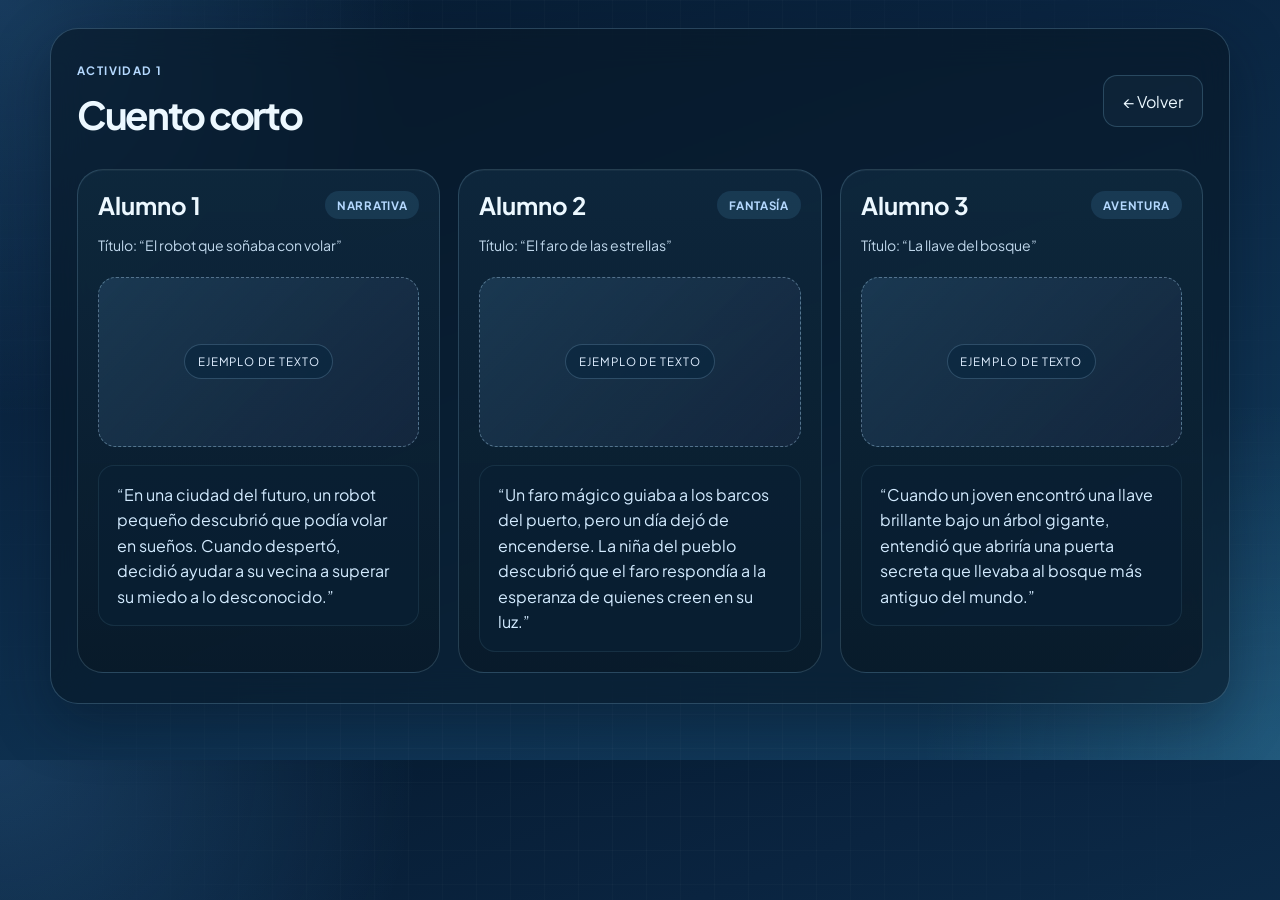
==== activities/cuento.html @ 6a605755 "add web site" ====
<!DOCTYPE html>
<html lang="es">
  <head>
    <meta charset="UTF-8" />
    <meta name="viewport" content="width=device-width, initial-scale=1.0" />
    <title>Cuento corto | Taller de IA</title>
    <link rel="preconnect" href="https://fonts.googleapis.com" />
    <link rel="preconnect" href="https://fonts.gstatic.com" crossorigin />
    <link
      href="https://fonts.googleapis.com/css2?family=Plus+Jakarta+Sans:wght@400;500;600;700;800&display=swap"
      rel="stylesheet"
    />
    <link rel="stylesheet" href="../styles.css" />
  </head>
  <body>
    <div class="page-shell">
      <header class="page-header">
        <div>
          <p class="eyebrow">Actividad 1</p>
          <h1>Cuento corto</h1>
        </div>
        <a class="back-link" href="../index.html">← Volver</a>
      </header>

      <main class="showcase">
        <div class="student-grid">
          <article class="student-card">
            <div class="student-header">
              <h3>Alumno 1</h3>
              <span class="student-badge">Narrativa</span>
            </div>
            <p class="meta-text">Título: “El robot que soñaba con volar”</p>
            <div class="story-box" data-label="Ejemplo de texto"></div>
            <div class="prompt-box">
              “En una ciudad del futuro, un robot pequeño descubrió que podía volar en
              sueños. Cuando despertó, decidió ayudar a su vecina a superar su miedo a
              lo desconocido.”
            </div>
          </article>

          <article class="student-card">
            <div class="student-header">
              <h3>Alumno 2</h3>
              <span class="student-badge">Fantasía</span>
            </div>
            <p class="meta-text">Título: “El faro de las estrellas”</p>
            <div class="story-box" data-label="Ejemplo de texto"></div>
            <div class="prompt-box">
              “Un faro mágico guiaba a los barcos del puerto, pero un día dejó de
              encenderse. La niña del pueblo descubrió que el faro respondía a la
              esperanza de quienes creen en su luz.”
            </div>
          </article>

          <article class="student-card">
            <div class="student-header">
              <h3>Alumno 3</h3>
              <span class="student-badge">Aventura</span>
            </div>
            <p class="meta-text">Título: “La llave del bosque”</p>
            <div class="story-box" data-label="Ejemplo de texto"></div>
            <div class="prompt-box">
              “Cuando un joven encontró una llave brillante bajo un árbol gigante,
              entendió que abriría una puerta secreta que llevaba al bosque más antiguo
              del mundo.”
            </div>
          </article>
        </div>
      </main>
    </div>

    <script src="../script.js"></script>
  </body>
</html>
---- styles.css ----
:root {
  --bg-deep: #061a2f;
  --bg-mid: #0d2d4a;
  --bg-soft: #123a5a;
  --panel: rgba(12, 32, 52, 0.7);
  --panel-strong: rgba(13, 39, 57, 0.9);
  --card: rgba(22, 46, 71, 0.9);
  --card-strong: #153f66;
  --line: rgba(160, 219, 255, 0.22);
  --blue-100: #dfeeff;
  --blue-200: #b5d9ff;
  --blue-300: #7dc0ff;
  --blue-400: #48a2ff;
  --blue-500: #1f7df2;
  --blue-600: #1259bb;
  --cyan-300: #67d9ff;
  --white: #ecf8ff;
  --text-soft: #d3ebff;
  --shadow: 0 20px 55px rgba(6, 16, 29, 0.38);
}

* {
  box-sizing: border-box;
}

html {
  scroll-behavior: smooth;
}

body {
  margin: 0;
  font-family: "Plus Jakarta Sans", sans-serif;
  background:
    radial-gradient(circle at top left, rgba(84, 175, 255, 0.22), transparent 28%),
    radial-gradient(circle at right bottom, rgba(103, 217, 255, 0.18), transparent 24%),
    linear-gradient(160deg, #061a2f 0%, #0a2440 32%, #123d5f 100%);
  color: var(--white);
}

body::before {
  content: "";
  position: fixed;
  inset: 0;
  background-image: linear-gradient(rgba(255, 255, 255, 0.025) 1px, transparent 1px),
    linear-gradient(90deg, rgba(255, 255, 255, 0.025) 1px, transparent 1px);
  background-size: 34px 34px;
  mask-image: radial-gradient(circle at center, black 50%, transparent 100%);
  pointer-events: none;
}

img {
  max-width: 100%;
  display: block;
}

.page-shell {
  position: relative;
  width: min(1180px, calc(100% - 32px));
  margin: 28px auto 56px;
  padding: 18px 18px 0;
  border: 1px solid var(--line);
  border-radius: 28px;
  background: rgba(7, 23, 38, 0.62);
  backdrop-filter: blur(18px);
  box-shadow: var(--shadow);
}

.topbar {
  display: flex;
  align-items: center;
  justify-content: space-between;
  padding: 10px 8px 18px;
}

.brand-wrap {
  display: flex;
  align-items: center;
  gap: 18px;
}

.logo-placeholder {
  width: min(320px, 100%);
  height: 84px;
  display: grid;
  place-items: center;
  border: 1.5px dashed rgba(187, 230, 255, 0.5);
  border-radius: 18px;
  background: linear-gradient(135deg, rgba(255, 255, 255, 0.06), rgba(123, 191, 255, 0.08));
  color: rgba(236, 248, 255, 0.8);
  font-weight: 700;
  letter-spacing: 0.04em;
  text-transform: uppercase;
  font-size: 0.72rem;
}

.content {
  padding: 18px 8px 30px;
}

.hero {
  display: grid;
  grid-template-columns: 1.5fr 0.9fr;
  gap: 26px;
  align-items: center;
  padding: 32px 8px 18px;
}

.eyebrow {
  margin: 0 0 12px;
  color: var(--blue-200);
  text-transform: uppercase;
  letter-spacing: 0.12em;
  font-size: 0.72rem;
  font-weight: 700;
}

.hero-copy h1,
.section-heading h2,
.page-header h1 {
  margin: 0;
  letter-spacing: -0.06em;
}

.hero-copy h1 {
  font-size: clamp(2.5rem, 4vw, 5rem);
  line-height: 0.95;
}

.lead {
  max-width: 620px;
  margin-top: 18px;
  font-size: 1.06rem;
  line-height: 1.7;
  color: var(--text-soft);
}

.hero-panel {
  display: grid;
  grid-template-columns: repeat(2, minmax(130px, 1fr));
  gap: 18px;
}

.mini-card {
  padding: 28px 20px;
  border-radius: 22px;
  border: 1px solid rgba(165, 208, 255, 0.2);
  background: linear-gradient(180deg, rgba(18, 52, 81, 0.9), rgba(10, 28, 46, 0.82));
  box-shadow: inset 0 1px 0 rgba(255, 255, 255, 0.06);
}

.mini-card.accent {
  background: linear-gradient(180deg, rgba(25, 83, 155, 0.95), rgba(11, 42, 69, 0.88));
}

.mini-label {
  display: block;
  font-size: 0.7rem;
  letter-spacing: 0.12em;
  text-transform: uppercase;
  color: rgba(219, 240, 255, 0.8);
  margin-bottom: 12px;
}

.mini-card strong {
  font-size: clamp(1.1rem, 2vw, 1.5rem);
}

.activity-section,
.showcase-section {
  margin-top: 26px;
  padding: 18px 10px 0;
}

.section-heading {
  margin-bottom: 18px;
}

.section-heading h2 {
  font-size: clamp(1.8rem, 2.4vw, 2.7rem);
}

.activity-grid,
.example-grid {
  display: grid;
  gap: 18px;
}

.activity-grid {
  grid-template-columns: repeat(3, minmax(0, 1fr));
}

.activity-card {
  position: relative;
  display: flex;
  flex-direction: column;
  gap: 18px;
  padding: 26px 22px 24px;
  text-decoration: none;
  color: var(--white);
  border-radius: 24px;
  border: 1px solid rgba(157, 215, 255, 0.16);
  background: linear-gradient(180deg, rgba(17, 44, 71, 0.9), rgba(10, 28, 45, 0.85));
  box-shadow: inset 0 1px 0 rgba(255, 255, 255, 0.05), 0 14px 30px rgba(2, 9, 19, 0.18);
  transition: transform 0.25s ease, box-shadow 0.25s ease, border-color 0.25s ease;
}

.activity-card:hover {
  transform: translateY(-6px);
  border-color: rgba(111, 199, 255, 0.55);
  box-shadow: 0 18px 40px rgba(17, 89, 156, 0.28);
}

.card-icon {
  width: 58px;
  height: 58px;
  display: grid;
  place-items: center;
  border-radius: 18px;
  background: linear-gradient(135deg, rgba(122, 196, 255, 0.34), rgba(158, 228, 255, 0.08));
  font-size: 1.9rem;
}

.card-text {
  display: flex;
  flex-direction: column;
  gap: 8px;
}

.tag {
  color: var(--blue-200);
  font-size: 0.72rem;
  letter-spacing: 0.09em;
  text-transform: uppercase;
  font-weight: 700;
}

.card-text h3,
.example-tile h3,
.student-card h3 {
  margin: 0;
  font-size: 1.5rem;
}

.card-text p,
.example-tile p,
.student-card p,
.site-footer p,
.meta-text {
  margin: 0;
  color: var(--text-soft);
  line-height: 1.6;
}

.example-grid {
  grid-template-columns: repeat(3, minmax(0, 1fr));
}

.example-tile {
  padding: 18px 18px 22px;
  border-radius: 24px;
  background: rgba(14, 38, 60, 0.8);
  border: 1px solid rgba(157, 215, 255, 0.12);
}

.tile-visual {
  height: 180px;
  border-radius: 18px;
  display: grid;
  place-items: center;
  font-size: 3rem;
  margin-bottom: 16px;
  border: 1px solid rgba(255, 255, 255, 0.08);
}

.gradient-one {
  background: linear-gradient(135deg, rgba(121, 205, 255, 0.45), rgba(26, 92, 170, 0.7));
}

.gradient-two {
  background: linear-gradient(135deg, rgba(142, 160, 255, 0.44), rgba(48, 108, 189, 0.72));
}

.gradient-three {
  background: linear-gradient(135deg, rgba(94, 214, 255, 0.34), rgba(21, 123, 167, 0.7));
}

.site-footer {
  display: flex;
  justify-content: center;
  align-items: center;
  padding: 24px 8px 40px;
}

.page-header {
  display: flex;
  align-items: center;
  justify-content: space-between;
  gap: 18px;
  padding: 16px 8px 30px;
}

.page-header h1 {
  font-size: clamp(2.1rem, 3vw, 3.4rem);
}

.back-link {
  display: inline-flex;
  align-items: center;
  justify-content: center;
  padding: 0.9rem 1.2rem;
  text-decoration: none;
  color: var(--white);
  border-radius: 14px;
  border: 1px solid rgba(156, 224, 255, 0.2);
  background: rgba(16, 39, 61, 0.7);
}

.showcase {
  display: grid;
  gap: 22px;
  padding: 0 8px 30px;
}

.student-grid {
  display: grid;
  grid-template-columns: repeat(3, minmax(0, 1fr));
  gap: 18px;
}

.student-card {
  padding: 20px;
  border-radius: 26px;
  background: linear-gradient(180deg, rgba(15, 41, 62, 0.88), rgba(9, 27, 42, 0.9));
  border: 1px solid rgba(167, 220, 255, 0.18);
  box-shadow: inset 0 1px 0 rgba(255, 255, 255, 0.04);
}

.student-header {
  display: flex;
  justify-content: space-between;
  align-items: center;
  gap: 12px;
  margin-bottom: 14px;
}

.student-badge {
  display: inline-flex;
  align-items: center;
  padding: 0.42rem 0.75rem;
  border-radius: 999px;
  background: rgba(111, 197, 255, 0.12);
  color: var(--blue-200);
  font-size: 0.72rem;
  font-weight: 700;
  letter-spacing: 0.06em;
  text-transform: uppercase;
}

.meta-text {
  font-size: 0.88rem;
  opacity: 0.9;
}

.placeholder-box,
.story-box,
.image-frame,
.before-after {
  position: relative;
  overflow: hidden;
  min-height: 180px;
  border-radius: 18px;
  border: 1.5px dashed rgba(183, 227, 255, 0.38);
  background: linear-gradient(135deg, rgba(142, 200, 255, 0.09), rgba(13, 35, 53, 0.7));
  display: grid;
  place-items: center;
  padding: 18px;
  margin-top: 20px;
  text-align: center;
}

.placeholder-box::before,
.story-box::before,
.image-frame::before,
.before-after::before {
  content: attr(data-label);
  display: inline-block;
  padding: 0.55rem 0.8rem;
  border-radius: 999px;
  background: rgba(11, 39, 64, 0.72);
  border: 1px solid rgba(174, 224, 255, 0.2);
  color: var(--blue-100);
  font-size: 0.72rem;
  letter-spacing: 0.08em;
  text-transform: uppercase;
}

.story-box {
  min-height: 170px;
  align-items: center;
  justify-items: center;
  text-align: left;
  background: linear-gradient(135deg, rgba(119, 196, 255, 0.13), rgba(22, 41, 65, 0.8));
}

.story-box::before {
  content: "Ejemplo de texto";
}

.image-frame {
  min-height: 220px;
  background: linear-gradient(135deg, rgba(123, 181, 255, 0.14), rgba(10, 42, 62, 0.82));
}

.image-frame::before {
  content: "Imagen del alumno";
}

.before-after {
  min-height: 220px;
  background: linear-gradient(135deg, rgba(103, 176, 255, 0.14), rgba(17, 32, 52, 0.82));
}

.before-after::before {
  content: "Antes / Después";
}

.prompt-box {
  margin-top: 18px;
  padding: 16px 18px;
  border-radius: 16px;
  background: rgba(9, 32, 52, 0.8);
  border: 1px solid rgba(166, 226, 255, 0.09);
  color: var(--text-soft);
  line-height: 1.6;
}

@media (max-width: 860px) {
  .hero,
  .activity-grid,
  .example-grid,
  .student-grid {
    grid-template-columns: 1fr;
  }

  .page-header {
    flex-direction: column;
    align-items: flex-start;
  }
}

@media (max-width: 540px) {
  .page-shell {
    width: min(100% - 18px, 100%);
    padding: 12px 12px 0;
    margin-top: 14px;
  }

  .hero {
    padding-top: 16px;
  }

  .logo-placeholder {
    width: 100%;
  }

  .card-icon {
    width: 48px;
    height: 48px;
  }
}
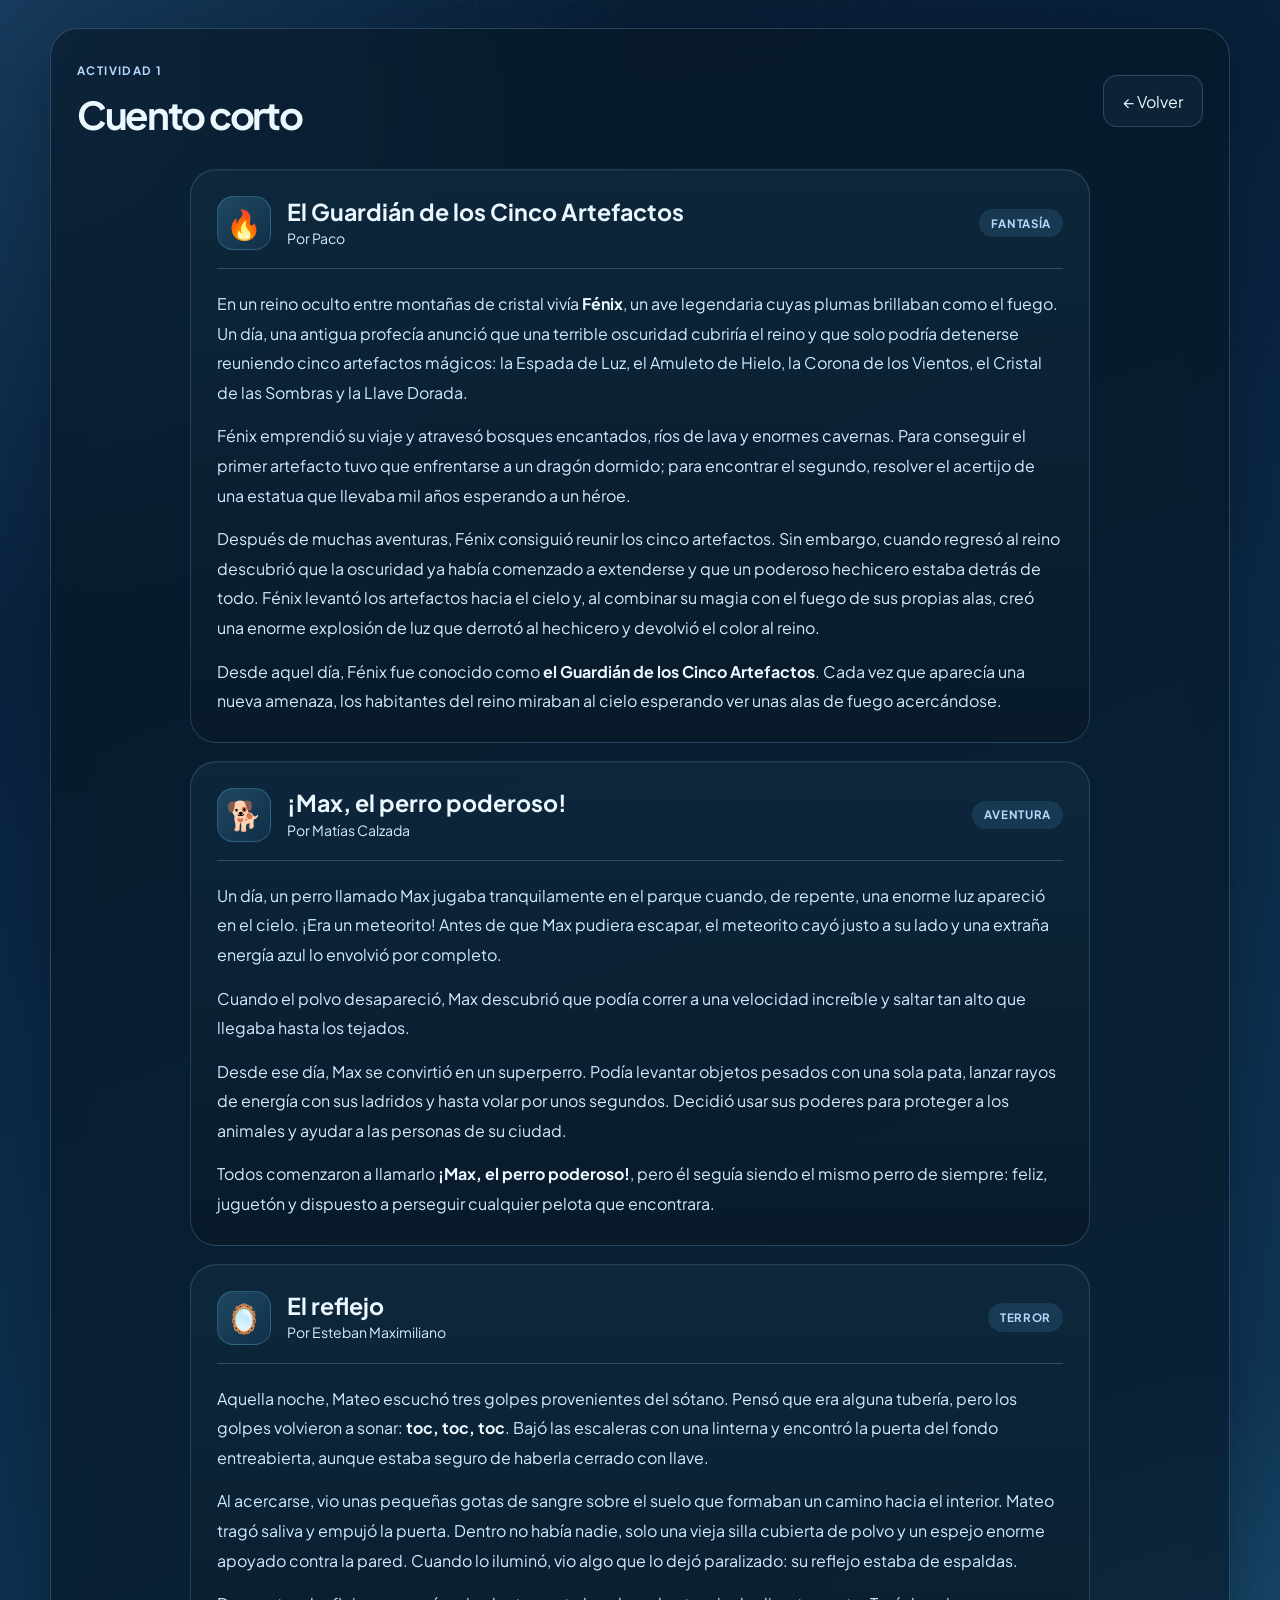
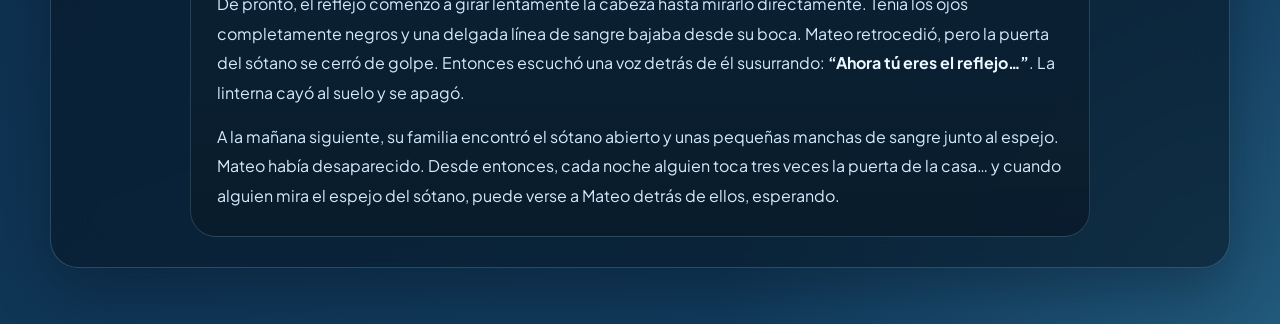
==== commit 07f32f79: "add class 1 and 2" ====
--- a/activities/cuento.html
+++ b/activities/cuento.html
@@ -23,46 +23,118 @@
       </header>
 
       <main class="showcase">
-        <div class="student-grid">
-          <article class="student-card">
-            <div class="student-header">
-              <h3>Alumno 1</h3>
-              <span class="student-badge">Narrativa</span>
-            </div>
-            <p class="meta-text">Título: “El robot que soñaba con volar”</p>
-            <div class="story-box" data-label="Ejemplo de texto"></div>
-            <div class="prompt-box">
-              “En una ciudad del futuro, un robot pequeño descubrió que podía volar en
-              sueños. Cuando despertó, decidió ayudar a su vecina a superar su miedo a
-              lo desconocido.”
+        <div class="story-list">
+          <article class="student-card story-card">
+            <header class="story-header">
+              <span class="story-emoji" aria-hidden="true">🔥</span>
+              <div class="story-heading">
+                <h2>El Guardián de los Cinco Artefactos</h2>
+                <p class="story-author">Por Paco</p>
+              </div>
+              <span class="student-badge">Fantasía</span>
+            </header>
+            <div class="story-copy">
+              <p>
+                En un reino oculto entre montañas de cristal vivía <strong>Fénix</strong>,
+                un ave legendaria cuyas plumas brillaban como el fuego. Un día, una antigua
+                profecía anunció que una terrible oscuridad cubriría el reino y que solo
+                podría detenerse reuniendo cinco artefactos mágicos: la Espada de Luz, el
+                Amuleto de Hielo, la Corona de los Vientos, el Cristal de las Sombras y la
+                Llave Dorada.
+              </p>
+              <p>
+                Fénix emprendió su viaje y atravesó bosques encantados, ríos de lava y enormes
+                cavernas. Para conseguir el primer artefacto tuvo que enfrentarse a un dragón
+                dormido; para encontrar el segundo, resolver el acertijo de una estatua que
+                llevaba mil años esperando a un héroe.
+              </p>
+              <p>
+                Después de muchas aventuras, Fénix consiguió reunir los cinco artefactos.
+                Sin embargo, cuando regresó al reino descubrió que la oscuridad ya había
+                comenzado a extenderse y que un poderoso hechicero estaba detrás de todo.
+                Fénix levantó los artefactos hacia el cielo y, al combinar su magia con el
+                fuego de sus propias alas, creó una enorme explosión de luz que derrotó al
+                hechicero y devolvió el color al reino.
+              </p>
+              <p>
+                Desde aquel día, Fénix fue conocido como <strong>el Guardián de los Cinco
+                Artefactos</strong>. Cada vez que aparecía una nueva amenaza, los habitantes
+                del reino miraban al cielo esperando ver unas alas de fuego acercándose.
+              </p>
             </div>
           </article>
 
-          <article class="student-card">
-            <div class="student-header">
-              <h3>Alumno 2</h3>
-              <span class="student-badge">Fantasía</span>
-            </div>
-            <p class="meta-text">Título: “El faro de las estrellas”</p>
-            <div class="story-box" data-label="Ejemplo de texto"></div>
-            <div class="prompt-box">
-              “Un faro mágico guiaba a los barcos del puerto, pero un día dejó de
-              encenderse. La niña del pueblo descubrió que el faro respondía a la
-              esperanza de quienes creen en su luz.”
+          <article class="student-card story-card">
+            <header class="story-header">
+              <span class="story-emoji" aria-hidden="true">🐕</span>
+              <div class="story-heading">
+                <h2>¡Max, el perro poderoso!</h2>
+                <p class="story-author">Por Matías Calzada</p>
+              </div>
+              <span class="student-badge">Aventura</span>
+            </header>
+            <div class="story-copy">
+              <p>
+                Un día, un perro llamado Max jugaba tranquilamente en el parque cuando, de
+                repente, una enorme luz apareció en el cielo. ¡Era un meteorito! Antes de que
+                Max pudiera escapar, el meteorito cayó justo a su lado y una extraña energía
+                azul lo envolvió por completo.
+              </p>
+              <p>
+                Cuando el polvo desapareció, Max descubrió que podía correr a una velocidad
+                increíble y saltar tan alto que llegaba hasta los tejados.
+              </p>
+              <p>
+                Desde ese día, Max se convirtió en un superperro. Podía levantar objetos
+                pesados con una sola pata, lanzar rayos de energía con sus ladridos y hasta
+                volar por unos segundos. Decidió usar sus poderes para proteger a los
+                animales y ayudar a las personas de su ciudad.
+              </p>
+              <p>
+                Todos comenzaron a llamarlo <strong>¡Max, el perro poderoso!</strong>, pero
+                él seguía siendo el mismo perro de siempre: feliz, juguetón y dispuesto a
+                perseguir cualquier pelota que encontrara.
+              </p>
             </div>
           </article>
 
-          <article class="student-card">
-            <div class="student-header">
-              <h3>Alumno 3</h3>
-              <span class="student-badge">Aventura</span>
-            </div>
-            <p class="meta-text">Título: “La llave del bosque”</p>
-            <div class="story-box" data-label="Ejemplo de texto"></div>
-            <div class="prompt-box">
-              “Cuando un joven encontró una llave brillante bajo un árbol gigante,
-              entendió que abriría una puerta secreta que llevaba al bosque más antiguo
-              del mundo.”
+          <article class="student-card story-card">
+            <header class="story-header">
+              <span class="story-emoji" aria-hidden="true">🪞</span>
+              <div class="story-heading">
+                <h2>El reflejo</h2>
+                <p class="story-author">Por Esteban Maximiliano</p>
+              </div>
+              <span class="student-badge">Terror</span>
+            </header>
+            <div class="story-copy">
+              <p>
+                Aquella noche, Mateo escuchó tres golpes provenientes del sótano. Pensó que
+                era alguna tubería, pero los golpes volvieron a sonar: <strong>toc, toc,
+                toc</strong>. Bajó las escaleras con una linterna y encontró la puerta del
+                fondo entreabierta, aunque estaba seguro de haberla cerrado con llave.
+              </p>
+              <p>
+                Al acercarse, vio unas pequeñas gotas de sangre sobre el suelo que formaban
+                un camino hacia el interior. Mateo tragó saliva y empujó la puerta. Dentro
+                no había nadie, solo una vieja silla cubierta de polvo y un espejo enorme
+                apoyado contra la pared. Cuando lo iluminó, vio algo que lo dejó paralizado:
+                su reflejo estaba de espaldas.
+              </p>
+              <p>
+                De pronto, el reflejo comenzó a girar lentamente la cabeza hasta mirarlo
+                directamente. Tenía los ojos completamente negros y una delgada línea de
+                sangre bajaba desde su boca. Mateo retrocedió, pero la puerta del sótano se
+                cerró de golpe. Entonces escuchó una voz detrás de él susurrando:
+                <strong>“Ahora tú eres el reflejo…”</strong>. La linterna cayó al suelo y se
+                apagó.
+              </p>
+              <p>
+                A la mañana siguiente, su familia encontró el sótano abierto y unas pequeñas
+                manchas de sangre junto al espejo. Mateo había desaparecido. Desde entonces,
+                cada noche alguien toca tres veces la puerta de la casa… y cuando alguien
+                mira el espejo del sótano, puede verse a Mateo detrás de ellos, esperando.
+              </p>
             </div>
           </article>
         </div>
--- a/styles.css
+++ b/styles.css
@@ -78,19 +78,14 @@
   gap: 18px;
 }
 
-.logo-placeholder {
-  width: min(320px, 100%);
+.school-logo {
+  display: block;
   height: 84px;
-  display: grid;
-  place-items: center;
-  border: 1.5px dashed rgba(187, 230, 255, 0.5);
-  border-radius: 18px;
-  background: linear-gradient(135deg, rgba(255, 255, 255, 0.06), rgba(123, 191, 255, 0.08));
-  color: rgba(236, 248, 255, 0.8);
-  font-weight: 700;
-  letter-spacing: 0.04em;
-  text-transform: uppercase;
-  font-size: 0.72rem;
+  width: auto;
+  max-width: min(320px, 100%);
+  object-fit: contain;
+  border-radius: 14px;
+  background: rgba(255, 255, 255, 0.02);
 }
 
 .content {
@@ -335,6 +330,68 @@
   box-shadow: inset 0 1px 0 rgba(255, 255, 255, 0.04);
 }
 
+.story-list {
+  display: grid;
+  width: min(900px, 100%);
+  gap: 18px;
+  margin-inline: auto;
+}
+
+.story-card {
+  padding: 26px;
+}
+
+.story-header {
+  display: grid;
+  grid-template-columns: 54px minmax(0, 1fr) auto;
+  align-items: center;
+  gap: 16px;
+  margin-bottom: 20px;
+  padding-bottom: 18px;
+  border-bottom: 1px solid var(--line);
+}
+
+.story-emoji {
+  display: grid;
+  width: 54px;
+  height: 54px;
+  place-items: center;
+  border: 1px solid rgba(103, 217, 255, 0.24);
+  border-radius: 16px;
+  background: linear-gradient(135deg, rgba(103, 217, 255, 0.2), rgba(72, 162, 255, 0.08));
+  font-size: 1.8rem;
+}
+
+.story-heading h2 {
+  margin: 0;
+  font-size: 1.45rem;
+  line-height: 1.3;
+}
+
+.story-author {
+  margin: 4px 0 0;
+  color: var(--blue-200);
+  font-size: 0.88rem;
+}
+
+.story-copy {
+  display: grid;
+  max-width: 75ch;
+  gap: 14px;
+  margin-inline: auto;
+}
+
+.story-copy p {
+  margin: 0;
+  color: var(--text-soft);
+  font-size: 1rem;
+  line-height: 1.85;
+}
+
+.story-copy strong {
+  color: var(--white);
+}
+
 .student-header {
   display: flex;
   justify-content: space-between;
@@ -359,6 +416,75 @@
 .meta-text {
   font-size: 0.88rem;
   opacity: 0.9;
+  line-height: 1.6;
+}
+
+.student-image {
+  display: block;
+  width: 100%;
+  height: 240px;
+  object-fit: cover;
+  border-radius: 14px;
+  border: 1px solid rgba(184, 230, 255, 0.18);
+}
+
+.image-open-button {
+  display: block;
+  width: 100%;
+  padding: 0;
+  border: 0;
+  background: transparent;
+  cursor: zoom-in;
+}
+
+.image-open-button:focus-visible,
+.image-viewer-close:focus-visible {
+  outline: 3px solid var(--cyan-300);
+  outline-offset: 4px;
+}
+
+.image-viewer {
+  position: fixed;
+  max-width: calc(100vw - 32px);
+  max-height: calc(100vh - 32px);
+  padding: 44px 16px 16px;
+  overflow: visible;
+  border: 1px solid var(--line);
+  border-radius: 12px;
+  background: var(--bg-deep);
+  box-shadow: var(--shadow);
+}
+
+.image-viewer::backdrop {
+  background: rgba(0, 0, 0, 0.86);
+}
+
+.image-viewer form {
+  position: absolute;
+  top: 8px;
+  right: 8px;
+}
+
+.image-viewer-close {
+  width: 36px;
+  height: 36px;
+  border: 1px solid var(--line);
+  border-radius: 50%;
+  background: var(--card);
+  color: var(--white);
+  font: inherit;
+  font-size: 1.4rem;
+  cursor: pointer;
+}
+
+.image-viewer-image {
+  display: block;
+  max-width: min(90vw, 1200px);
+  max-height: calc(100vh - 88px);
+  width: auto;
+  height: auto;
+  object-fit: contain;
+  border-radius: 6px;
 }
 
 .placeholder-box,
@@ -421,7 +547,21 @@
 }
 
 .before-after::before {
-  content: "Antes / Después";
+  content: none;
+}
+
+.before-after:has(.image-open-button) {
+  min-height: 0;
+  padding: 0;
+  border-style: solid;
+}
+
+.before-after .student-image {
+  width: 100%;
+  height: auto;
+  object-fit: contain;
+  border: 0;
+  border-radius: 0;
 }
 
 .prompt-box {
@@ -455,6 +595,31 @@
     margin-top: 14px;
   }
 
+  .story-card {
+    padding: 18px;
+  }
+
+  .story-header {
+    grid-template-columns: 46px minmax(0, 1fr);
+    gap: 12px;
+  }
+
+  .story-emoji {
+    width: 46px;
+    height: 46px;
+    border-radius: 14px;
+    font-size: 1.5rem;
+  }
+
+  .story-heading h2 {
+    font-size: 1.2rem;
+  }
+
+  .story-header .student-badge {
+    grid-column: 2;
+    justify-self: start;
+  }
+
   .hero {
     padding-top: 16px;
   }
